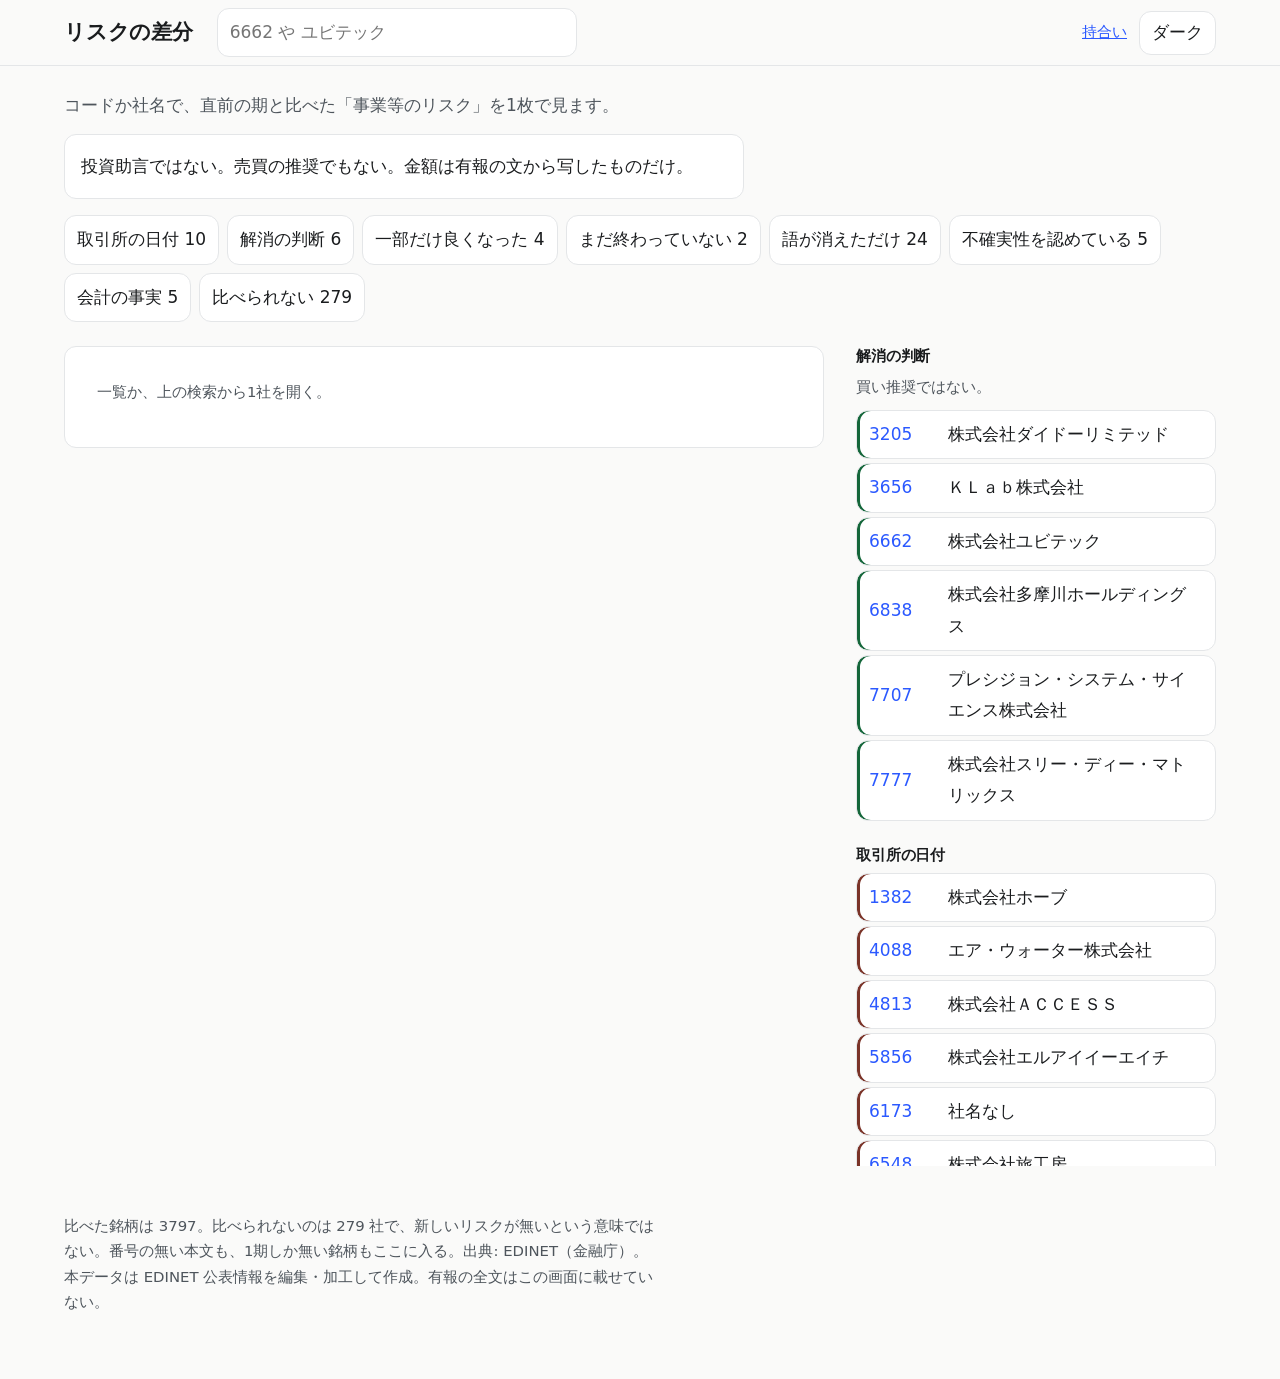
==== risk/index.html @ d9acac29 "事業等のリスクの差分を、文字と余白を主役にした画面にして公開する。 GitHub Pages の /risk/ で銘柄ごとの読みを開ける。持合いの頁からリンクする。投資助言ではない。" ====
<!DOCTYPE html>
<html lang="ja">
<head>
  <meta charset="utf-8">
  <meta name="viewport" content="width=device-width, initial-scale=1">
  <title>リスクの差分 — 直近有報の事業等のリスク</title>
  <link rel="icon" href="data:,">
  <link rel="stylesheet" href="app.css">
  <script>
    try {
      var t = localStorage.getItem("yuho-theme");
      if (t === "dark" || t === "light") document.documentElement.setAttribute("data-theme", t);
    } catch (e) {}
  </script>
</head>
<body>
  <a class="skip" href="#detail">読みへ</a>
  <header class="top">
    <div class="bar">
      <h1><a href="./">リスクの差分</a></h1>
      <form class="search" role="search" id="search-form">
        <label class="sr" for="q">銘柄コードか社名</label>
        <input id="q" type="search" placeholder="6662 や ユビテック" autocomplete="off" spellcheck="false" enterkeyhint="search">
        <ul id="suggest" class="suggest" role="listbox" hidden></ul>
      </form>
      <div class="tools">
        <a class="textlink" href="../">持合い</a>
        <button type="button" id="theme" aria-pressed="false">ダーク</button>
      </div>
    </div>
  </header>

  <div class="wrap">
    <p class="lede" id="lede">コードか社名で、直前の期と比べた「事業等のリスク」を1枚で見ます。</p>
    <p class="disclaimer" id="disclaimer">投資助言ではない。売買の推奨でもない。金額は有報の文から写したものだけ。</p>

    <nav class="chips" aria-label="読みの種類">
      <button type="button" class="chip" data-list="calendar" aria-pressed="false">取引所の日付</button>
      <button type="button" class="chip" data-list="resolved" aria-pressed="false">解消の判断</button>
      <button type="button" class="chip" data-list="partial" aria-pressed="false">一部だけ良くなった</button>
      <button type="button" class="chip" data-list="prospect" aria-pressed="false">まだ終わっていない</button>
      <button type="button" class="chip" data-list="phrase_gone" aria-pressed="false">語が消えただけ</button>
      <button type="button" class="chip" data-list="gc_affirmed" aria-pressed="false">不確実性を認めている</button>
      <button type="button" class="chip" data-list="accounting" aria-pressed="false">会計の事実</button>
      <button type="button" class="chip" data-list="incomparable" aria-pressed="false">比べられない</button>
    </nav>

    <main>
      <article class="detail" id="detail" aria-live="polite">
        <p class="quiet">一覧か、上の検索から1社を開く。</p>
      </article>
      <aside class="rail" aria-label="短い一覧">
        <section>
          <h2>解消の判断</h2>
          <p class="quiet">買い推奨ではない。</p>
          <ol id="resolved"></ol>
        </section>
        <section>
          <h2>取引所の日付</h2>
          <ol id="calendar"></ol>
        </section>
      </aside>
    </main>

    <footer>
      <p id="foot"></p>
    </footer>
  </div>
  <script src="readings.js"></script>
  <script src="app.js"></script>
</body>
</html>
---- risk/app.css ----
:root {
  --font-sans: "Noto Sans JP", "Hiragino Sans", "Yu Gothic UI", system-ui, sans-serif;
  --font-heading: "Inter", "Noto Sans JP", "Hiragino Sans", sans-serif;
  --fs-sm: 0.875rem;
  --fs-base: 1.0625rem;
  --fs-lg: 1.25rem;
  --fs-h3: 1.375rem;
  --fs-h2: clamp(1.5rem, 2.5vw, 1.875rem);
  --fs-h1: clamp(1.75rem, 4vw, 2.75rem);
  --lh-body: 1.85;
  --lh-heading: 1.35;
  --measure: 40em;
  --sp-1: 4px;
  --sp-2: 8px;
  --sp-3: 12px;
  --sp-4: 16px;
  --sp-5: 24px;
  --sp-6: 32px;
  --sp-7: 48px;
  --sp-8: 64px;
  --sp-9: 96px;
  --container: 1200px;
  --radius: 12px;
  --c-bg: #fafaf9;
  --c-surface: #ffffff;
  --c-text: #1a1c1e;
  --c-muted: #4e555c;
  --c-border: #e4e6e8;
  --c-accent: #2b59ff;
  --c-accent-ink: #ffffff;
  --c-ok: #1f8a4c;
  --c-warn: #9a5b12;
  --tag-cal-bg: #f8ebe6;
  --tag-cal-ink: #7a3328;
  --tag-ok-bg: #e7f5ee;
  --tag-ok-ink: #14663a;
  --tag-warn-bg: #f8efe4;
  --tag-warn-ink: #8a4e0e;
  --tag-stop-bg: #f8e8e6;
  --tag-stop-ink: #7a332c;
  --tag-quiet-bg: #f3f4f6;
  --tag-quiet-ink: #4e555c;
  --ease: cubic-bezier(.2, .8, .2, 1);
  --dur-1: 150ms;
  --dur-2: 240ms;
  color: var(--c-text);
  background: var(--c-bg);
  font: 400 var(--fs-base) / var(--lh-body) var(--font-sans);
  line-break: strict;
  word-break: normal;
  overflow-wrap: anywhere;
}

@media (prefers-color-scheme: dark) {
  :root:not([data-theme="light"]) {
    --c-bg: #0f1115;
    --c-surface: #171a20;
    --c-text: #e6e8eb;
    --c-muted: #b4bcc6;
    --c-border: #2a2f37;
    --c-accent: #7c9cff;
    --c-accent-ink: #0f1115;
    --c-ok: #8fd4ae;
    --c-warn: #f0d0a4;
    --tag-cal-bg: #3a2420;
    --tag-cal-ink: #f0c2b6;
    --tag-ok-bg: #173028;
    --tag-ok-ink: #b7ebcf;
    --tag-warn-bg: #3a2e1c;
    --tag-warn-ink: #f0d0a4;
    --tag-stop-bg: #3a2220;
    --tag-stop-ink: #f0b8b2;
    --tag-quiet-bg: #1d2129;
    --tag-quiet-ink: #c5ccd4;
  }
}

:root[data-theme="dark"] {
  --c-bg: #0f1115;
  --c-surface: #171a20;
  --c-text: #e6e8eb;
  --c-muted: #b4bcc6;
  --c-border: #2a2f37;
  --c-accent: #7c9cff;
  --c-accent-ink: #0f1115;
  --c-ok: #8fd4ae;
  --c-warn: #f0d0a4;
  --tag-cal-bg: #3a2420;
  --tag-cal-ink: #f0c2b6;
  --tag-ok-bg: #173028;
  --tag-ok-ink: #b7ebcf;
  --tag-warn-bg: #3a2e1c;
  --tag-warn-ink: #f0d0a4;
  --tag-stop-bg: #3a2220;
  --tag-stop-ink: #f0b8b2;
  --tag-quiet-bg: #1d2129;
  --tag-quiet-ink: #c5ccd4;
}

* { box-sizing: border-box; }
html, body { margin: 0; min-height: 100%; }
body { min-height: 100vh; background: var(--c-bg); color: var(--c-text); }
button, input { font: inherit; color: inherit; }
button { cursor: pointer; }
a { color: var(--c-accent); }
:focus-visible { outline: 2px solid var(--c-accent); outline-offset: 2px; }

.skip {
  position: absolute;
  left: var(--sp-4);
  top: -48px;
  background: var(--c-accent);
  color: var(--c-accent-ink);
  padding: var(--sp-2) var(--sp-3);
  border-radius: var(--radius);
  z-index: 5;
}
.skip:focus { top: var(--sp-2); }

.sr {
  position: absolute;
  width: 1px;
  height: 1px;
  overflow: hidden;
  clip: rect(0 0 0 0);
}

.top {
  border-bottom: 1px solid var(--c-border);
  background: var(--c-bg);
}
.bar {
  max-width: var(--container);
  margin: 0 auto;
  min-height: 56px;
  padding: var(--sp-2) var(--sp-5);
  display: flex;
  align-items: center;
  gap: var(--sp-5);
}
.bar h1 {
  margin: 0;
  font-family: var(--font-heading);
  font-size: var(--fs-lg);
  font-weight: 700;
  letter-spacing: -0.01em;
  line-height: var(--lh-heading);
  white-space: nowrap;
}
.bar h1 a { color: var(--c-text); text-decoration: none; }
.tools { display: flex; align-items: center; gap: var(--sp-3); margin-left: auto; }
.textlink { font-size: var(--fs-sm); white-space: nowrap; }
#theme {
  min-height: 44px;
  padding: 0 var(--sp-3);
  background: var(--c-surface);
  border: 1px solid var(--c-border);
  border-radius: var(--radius);
}

.search { position: relative; flex: 1; max-width: 360px; }
.search input {
  width: 100%;
  min-height: 44px;
  background: var(--c-surface);
  border: 1px solid var(--c-border);
  border-radius: var(--radius);
  padding: var(--sp-2) var(--sp-3);
}
.suggest {
  position: absolute;
  z-index: 3;
  left: 0;
  right: 0;
  margin: var(--sp-1) 0 0;
  padding: var(--sp-1);
  list-style: none;
  background: var(--c-surface);
  border: 1px solid var(--c-border);
  border-radius: var(--radius);
  max-height: 280px;
  overflow: auto;
}
.suggest button {
  display: flex;
  width: 100%;
  gap: var(--sp-3);
  align-items: center;
  text-align: left;
  background: transparent;
  border: 0;
  border-radius: 8px;
  min-height: 44px;
  padding: var(--sp-2);
}
.suggest button[aria-selected="true"] {
  background: color-mix(in srgb, var(--c-accent) 12%, var(--c-surface));
}
.suggest .code, .rail .code {
  color: var(--c-accent);
  font-variant-numeric: tabular-nums;
  min-width: 4.2em;
}
.suggest .mark { margin-left: auto; color: var(--c-muted); font-size: var(--fs-sm); }

.wrap {
  max-width: var(--container);
  margin: 0 auto;
  padding: 0 var(--sp-5) var(--sp-8);
}
.lede {
  margin: var(--sp-5) 0 var(--sp-3);
  max-width: var(--measure);
  color: var(--c-muted);
}
.disclaimer {
  margin: 0;
  max-width: var(--measure);
  padding: var(--sp-4);
  background: var(--c-surface);
  border: 1px solid var(--c-border);
  border-radius: var(--radius);
}

.chips {
  display: flex;
  flex-wrap: wrap;
  gap: var(--sp-2);
  margin-top: var(--sp-4);
}
.chip {
  min-height: 44px;
  background: var(--c-surface);
  border: 1px solid var(--c-border);
  border-radius: var(--radius);
  padding: var(--sp-2) var(--sp-3);
}
.chip[aria-pressed="true"] {
  background: var(--c-accent);
  color: var(--c-accent-ink);
  border-color: var(--c-accent);
}

main {
  display: grid;
  grid-template-columns: minmax(0, 1fr) 360px;
  gap: var(--sp-6);
  align-items: start;
  padding-top: var(--sp-5);
}
.rail { position: sticky; top: var(--sp-5); max-height: calc(100vh - 80px); overflow: auto; }
.rail h2 {
  margin: 0 0 var(--sp-2);
  position: sticky;
  top: 0;
  background: var(--c-bg);
  font-family: var(--font-heading);
  font-size: var(--fs-sm);
  font-weight: 700;
  letter-spacing: -0.01em;
  line-height: var(--lh-heading);
}
.rail ol { margin: 0 0 var(--sp-5); padding: 0; list-style: none; }
.rail button {
  display: flex;
  width: 100%;
  gap: var(--sp-2);
  align-items: center;
  text-align: left;
  background: var(--c-surface);
  border: 1px solid var(--c-border);
  border-radius: var(--radius);
  min-height: 44px;
  padding: var(--sp-2) var(--sp-3);
  margin: 0 0 var(--sp-1);
}
#calendar button { box-shadow: inset 3px 0 0 var(--tag-cal-ink); }
#resolved button { box-shadow: inset 3px 0 0 var(--tag-ok-ink); }
button[aria-current="true"] {
  border-color: var(--c-accent);
  background: color-mix(in srgb, var(--c-accent) 12%, var(--c-surface));
}
.quiet { color: var(--c-muted); margin: 0 0 var(--sp-2); font-size: var(--fs-sm); }

.detail {
  background: var(--c-surface);
  border: 1px solid var(--c-border);
  border-radius: var(--radius);
  padding: var(--sp-6);
}
.detail h2 {
  margin: var(--sp-3) 0 var(--sp-2);
  font-family: var(--font-heading);
  font-size: var(--fs-h1);
  font-weight: 700;
  letter-spacing: -0.01em;
  line-height: var(--lh-heading);
}
.detail h3 {
  margin: var(--sp-5) 0 var(--sp-2);
  font-family: var(--font-heading);
  font-size: var(--fs-sm);
  font-weight: 700;
  letter-spacing: -0.01em;
  line-height: var(--lh-heading);
}
.detail .meta { margin: 0; color: var(--c-muted); font-size: var(--fs-sm); line-height: 1.6; }
.detail .sentence {
  max-width: var(--measure);
  margin: var(--sp-5) 0 0;
  font-size: var(--fs-base);
  line-height: var(--lh-body);
}
.detail ul { margin: var(--sp-2) 0 0; padding-left: 1.2em; }
.badge {
  display: inline-block;
  margin: 0;
  padding: var(--sp-1) var(--sp-2);
  border-radius: 8px;
  font-size: var(--fs-sm);
  line-height: 1.4;
}
.kind-calendar { background: var(--tag-cal-bg); color: var(--tag-cal-ink); }
.kind-judgment { background: var(--tag-ok-bg); color: var(--tag-ok-ink); }
.kind-partial, .kind-prospect { background: var(--tag-warn-bg); color: var(--tag-warn-ink); }
.kind-phrase { background: var(--tag-stop-bg); color: var(--tag-stop-ink); }
.kind-incomparable, .kind-quiet { background: var(--tag-quiet-bg); color: var(--tag-quiet-ink); }

footer { margin-top: var(--sp-7); }
footer p { margin: 0; max-width: var(--measure); color: var(--c-muted); font-size: var(--fs-sm); line-height: 1.7; }

@media (prefers-reduced-motion: no-preference) {
  .chip, .rail button, #theme {
    transition: background-color var(--dur-1) var(--ease), border-color var(--dur-1) var(--ease), transform var(--dur-1) var(--ease);
  }
  .chip:hover, .rail button:hover { transform: translateY(-2px); }
}

@media (prefers-reduced-motion: reduce) {
  * { animation: none !important; transition: none !important; scroll-behavior: auto !important; }
}

@media (max-width: 1023px) {
  .bar { flex-wrap: wrap; padding: var(--sp-3) var(--sp-4); }
  .search { max-width: none; order: 3; flex-basis: 100%; }
  .wrap { padding: 0 var(--sp-4) var(--sp-7); }
  main { grid-template-columns: 1fr; padding-top: var(--sp-5); }
  .rail { position: static; max-height: none; }
  .detail { padding: var(--sp-5); }
  .detail h2 { font-size: var(--fs-h2); }
}
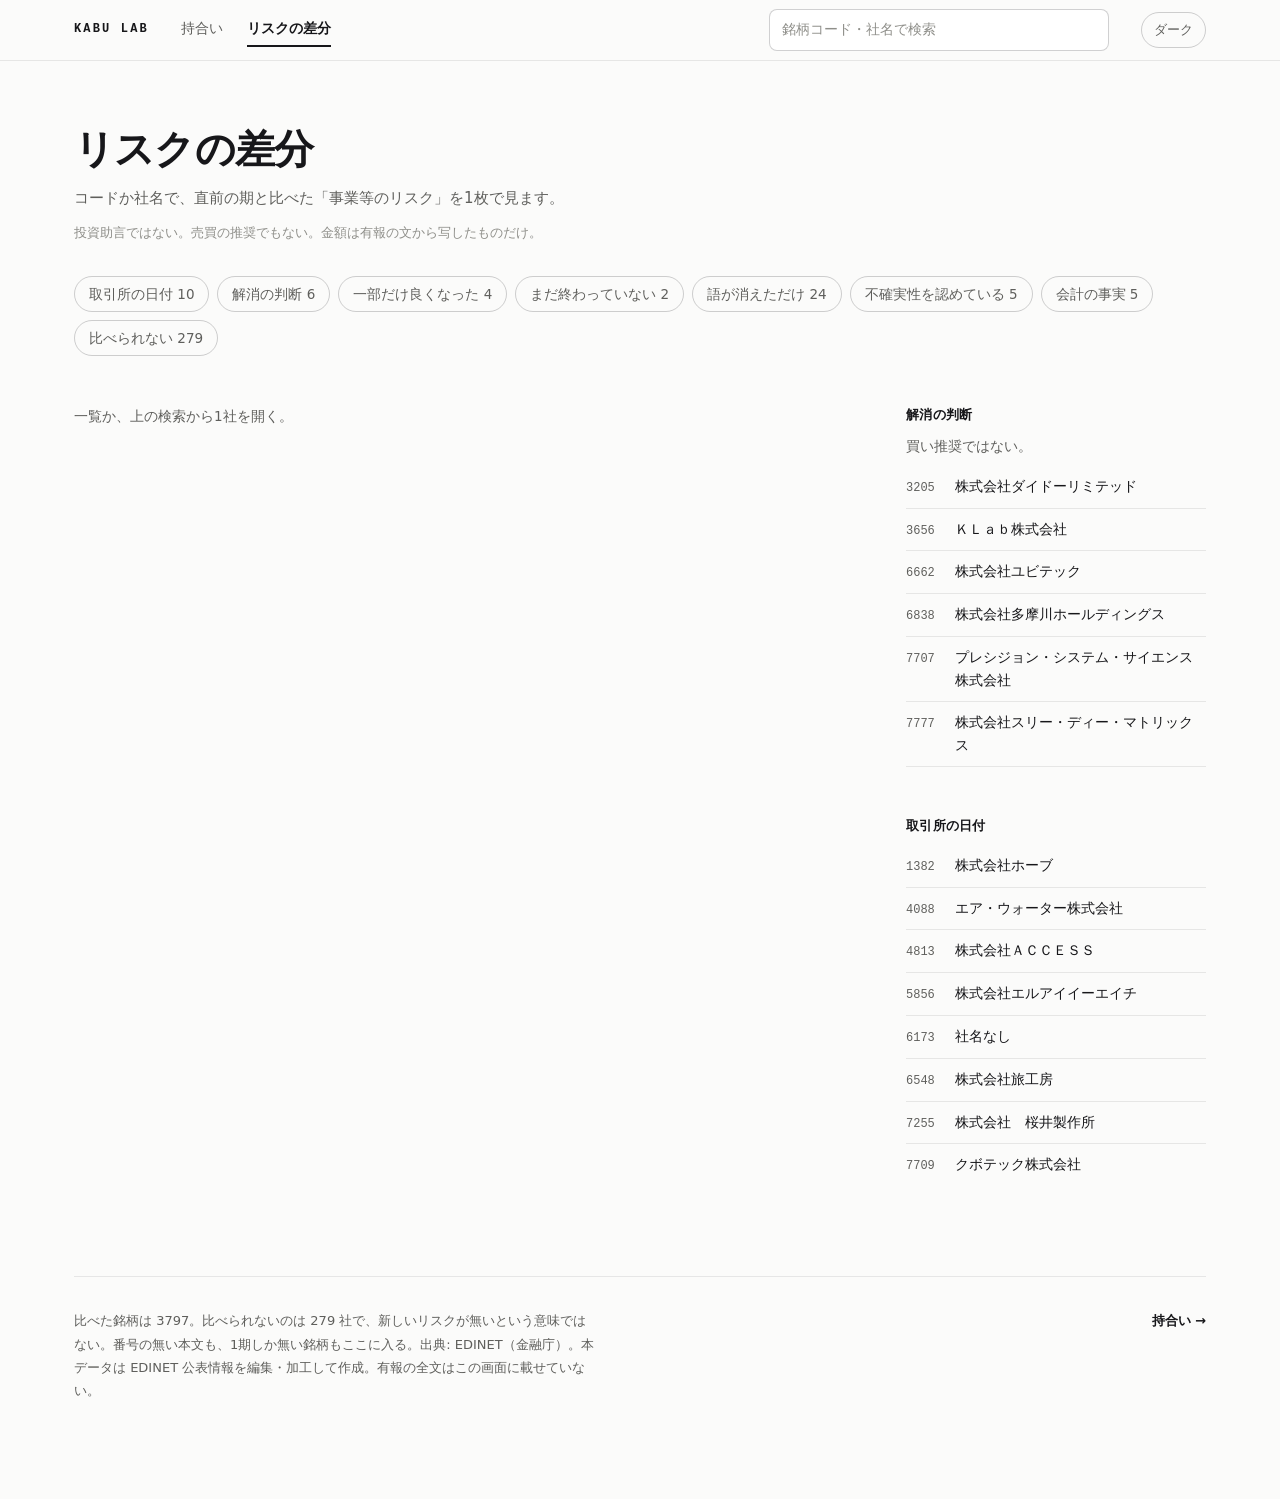
==== commit eeeb356e: "2サービスを、白・罫線・余白の文書調で統一する。 Notion『Web 10-5』の10原則を両サービスへ同じトークンで適用した。 持合いの青灰色＋ティールと、リスクの青アクセント＋カード調という バ" ====
--- a/risk/index.html
+++ b/risk/index.html
@@ -4,6 +4,7 @@
   <meta charset="utf-8">
   <meta name="viewport" content="width=device-width, initial-scale=1">
   <title>リスクの差分 — 直近有報の事業等のリスク</title>
+  <meta name="description" content="直前の期と比べた「事業等のリスク」の差分を1枚で見る。増えた見出し、落ちた見出し、解消の判断。">
   <link rel="icon" href="data:,">
   <link rel="stylesheet" href="app.css">
   <script>
@@ -17,22 +18,26 @@
   <a class="skip" href="#detail">読みへ</a>
   <header class="top">
     <div class="bar">
-      <h1><a href="./">リスクの差分</a></h1>
+      <a class="brandmark" href="../">KABU&nbsp;LAB</a>
+      <nav class="servicenav" aria-label="サービス">
+        <a href="../">持合い</a>
+        <a href="./" aria-current="page">リスクの差分</a>
+      </nav>
       <form class="search" role="search" id="search-form">
         <label class="sr" for="q">銘柄コードか社名</label>
-        <input id="q" type="search" placeholder="6662 や ユビテック" autocomplete="off" spellcheck="false" enterkeyhint="search">
+        <input id="q" type="search" placeholder="銘柄コード・社名で検索" autocomplete="off" spellcheck="false" enterkeyhint="search">
         <ul id="suggest" class="suggest" role="listbox" hidden></ul>
       </form>
-      <div class="tools">
-        <a class="textlink" href="../">持合い</a>
-        <button type="button" id="theme" aria-pressed="false">ダーク</button>
-      </div>
+      <button type="button" id="theme" aria-pressed="false">ダーク</button>
     </div>
   </header>
 
   <div class="wrap">
-    <p class="lede" id="lede">コードか社名で、直前の期と比べた「事業等のリスク」を1枚で見ます。</p>
-    <p class="disclaimer" id="disclaimer">投資助言ではない。売買の推奨でもない。金額は有報の文から写したものだけ。</p>
+    <div class="intro">
+      <h1>リスクの差分</h1>
+      <p class="lede" id="lede">コードか社名で、直前の期と比べた「事業等のリスク」を1枚で見ます。</p>
+      <p class="disclaimer" id="disclaimer">投資助言ではない。売買の推奨でもない。金額は有報の文から写したものだけ。</p>
+    </div>
 
     <nav class="chips" aria-label="読みの種類">
       <button type="button" class="chip" data-list="calendar" aria-pressed="false">取引所の日付</button>
@@ -64,6 +69,7 @@
 
     <footer>
       <p id="foot"></p>
+      <p class="footnav"><a href="../">持合い →</a></p>
     </footer>
   </div>
   <script src="readings.js"></script>
--- a/risk/app.css
+++ b/risk/app.css
@@ -1,51 +1,41 @@
+/* Kabulab shared design tokens — light document style (+ dark kept first-class).
+   Typography first, whitespace and hairlines instead of boxes,
+   neutral palette, colour only as desaturated tag tints. */
 :root {
-  --font-sans: "Noto Sans JP", "Hiragino Sans", "Yu Gothic UI", system-ui, sans-serif;
-  --font-heading: "Inter", "Noto Sans JP", "Hiragino Sans", sans-serif;
-  --fs-sm: 0.875rem;
+  --font-sans: "Hiragino Sans", "Hiragino Kaku Gothic ProN", "Noto Sans JP",
+    "Yu Gothic UI", "Yu Gothic", system-ui, sans-serif;
+  --font-num: ui-monospace, "SF Mono", SFMono-Regular, Menlo, Consolas, monospace;
+  --fs-sm: 0.8125rem;
   --fs-base: 1.0625rem;
-  --fs-lg: 1.25rem;
-  --fs-h3: 1.375rem;
-  --fs-h2: clamp(1.5rem, 2.5vw, 1.875rem);
-  --fs-h1: clamp(1.75rem, 4vw, 2.75rem);
   --lh-body: 1.85;
-  --lh-heading: 1.35;
   --measure: 40em;
-  --sp-1: 4px;
-  --sp-2: 8px;
-  --sp-3: 12px;
-  --sp-4: 16px;
-  --sp-5: 24px;
-  --sp-6: 32px;
-  --sp-7: 48px;
-  --sp-8: 64px;
-  --sp-9: 96px;
-  --container: 1200px;
-  --radius: 12px;
-  --c-bg: #fafaf9;
-  --c-surface: #ffffff;
-  --c-text: #1a1c1e;
-  --c-muted: #4e555c;
-  --c-border: #e4e6e8;
-  --c-accent: #2b59ff;
-  --c-accent-ink: #ffffff;
-  --c-ok: #1f8a4c;
-  --c-warn: #9a5b12;
-  --tag-cal-bg: #f8ebe6;
-  --tag-cal-ink: #7a3328;
-  --tag-ok-bg: #e7f5ee;
-  --tag-ok-ink: #14663a;
-  --tag-warn-bg: #f8efe4;
-  --tag-warn-ink: #8a4e0e;
-  --tag-stop-bg: #f8e8e6;
-  --tag-stop-ink: #7a332c;
-  --tag-quiet-bg: #f3f4f6;
-  --tag-quiet-ink: #4e555c;
+
+  --bg: #fbfbfa;
+  --surface: #ffffff;
+  --ink: #17171a;
+  --muted: #5f5f5c;
+  --faint: #8f8f8a;
+  --line: rgba(23, 23, 26, 0.09);
+  --line-strong: rgba(23, 23, 26, 0.2);
+  --hover: #f3f3f1;
+  --header-bg: rgba(251, 251, 250, 0.88);
+  --tag-cal-bg: #f6e9e4;   --tag-cal-ink: #7d3a2d;
+  --tag-ok-bg: #e8f1e9;    --tag-ok-ink: #2e5c3a;
+  --tag-warn-bg: #f7efdd;  --tag-warn-ink: #7d5a16;
+  --tag-stop-bg: #f6e7e4;  --tag-stop-ink: #7d332b;
+  --tag-quiet-bg: #f0f0ee; --tag-quiet-ink: #5f5f5c;
+
+  --sp-1: 4px; --sp-2: 8px; --sp-3: 12px; --sp-4: 16px; --sp-5: 24px;
+  --sp-6: 32px; --sp-7: 48px; --sp-8: 64px; --sp-9: 96px;
+  --container: 1180px;
   --ease: cubic-bezier(.2, .8, .2, 1);
-  --dur-1: 150ms;
-  --dur-2: 240ms;
-  color: var(--c-text);
-  background: var(--c-bg);
-  font: 400 var(--fs-base) / var(--lh-body) var(--font-sans);
+  --dur: 150ms;
+
+  color: var(--ink);
+  background: var(--bg);
+  font: 400 16px/1.65 var(--font-sans);
+  -webkit-font-smoothing: antialiased;
+  text-rendering: optimizeLegibility;
   line-break: strict;
   word-break: normal;
   overflow-wrap: anywhere;
@@ -53,272 +43,183 @@
 
 @media (prefers-color-scheme: dark) {
   :root:not([data-theme="light"]) {
-    --c-bg: #0f1115;
-    --c-surface: #171a20;
-    --c-text: #e6e8eb;
-    --c-muted: #b4bcc6;
-    --c-border: #2a2f37;
-    --c-accent: #7c9cff;
-    --c-accent-ink: #0f1115;
-    --c-ok: #8fd4ae;
-    --c-warn: #f0d0a4;
-    --tag-cal-bg: #3a2420;
-    --tag-cal-ink: #f0c2b6;
-    --tag-ok-bg: #173028;
-    --tag-ok-ink: #b7ebcf;
-    --tag-warn-bg: #3a2e1c;
-    --tag-warn-ink: #f0d0a4;
-    --tag-stop-bg: #3a2220;
-    --tag-stop-ink: #f0b8b2;
-    --tag-quiet-bg: #1d2129;
-    --tag-quiet-ink: #c5ccd4;
+    --bg: #101013; --surface: #19191d; --ink: #ececea; --muted: #a8a8a2; --faint: #7c7c76;
+    --line: rgba(236, 236, 234, 0.11); --line-strong: rgba(236, 236, 234, 0.26);
+    --hover: #1f1f23; --header-bg: rgba(16, 16, 19, 0.86);
+    --tag-cal-bg: #38241e; --tag-cal-ink: #eebdaf;
+    --tag-ok-bg: #1d2d21;  --tag-ok-ink: #b3d9bc;
+    --tag-warn-bg: #362c18; --tag-warn-ink: #ecd3a0;
+    --tag-stop-bg: #372220; --tag-stop-ink: #eeb8b1;
+    --tag-quiet-bg: #222227; --tag-quiet-ink: #c6c6c0;
   }
 }
-
 :root[data-theme="dark"] {
-  --c-bg: #0f1115;
-  --c-surface: #171a20;
-  --c-text: #e6e8eb;
-  --c-muted: #b4bcc6;
-  --c-border: #2a2f37;
-  --c-accent: #7c9cff;
-  --c-accent-ink: #0f1115;
-  --c-ok: #8fd4ae;
-  --c-warn: #f0d0a4;
-  --tag-cal-bg: #3a2420;
-  --tag-cal-ink: #f0c2b6;
-  --tag-ok-bg: #173028;
-  --tag-ok-ink: #b7ebcf;
-  --tag-warn-bg: #3a2e1c;
-  --tag-warn-ink: #f0d0a4;
-  --tag-stop-bg: #3a2220;
-  --tag-stop-ink: #f0b8b2;
-  --tag-quiet-bg: #1d2129;
-  --tag-quiet-ink: #c5ccd4;
+  --bg: #101013; --surface: #19191d; --ink: #ececea; --muted: #a8a8a2; --faint: #7c7c76;
+  --line: rgba(236, 236, 234, 0.11); --line-strong: rgba(236, 236, 234, 0.26);
+  --hover: #1f1f23; --header-bg: rgba(16, 16, 19, 0.86);
+  --tag-cal-bg: #38241e; --tag-cal-ink: #eebdaf;
+  --tag-ok-bg: #1d2d21;  --tag-ok-ink: #b3d9bc;
+  --tag-warn-bg: #362c18; --tag-warn-ink: #ecd3a0;
+  --tag-stop-bg: #372220; --tag-stop-ink: #eeb8b1;
+  --tag-quiet-bg: #222227; --tag-quiet-ink: #c6c6c0;
 }
 
 * { box-sizing: border-box; }
 html, body { margin: 0; min-height: 100%; }
-body { min-height: 100vh; background: var(--c-bg); color: var(--c-text); }
+body { min-height: 100vh; background: var(--bg); color: var(--ink); }
 button, input { font: inherit; color: inherit; }
 button { cursor: pointer; }
-a { color: var(--c-accent); }
-:focus-visible { outline: 2px solid var(--c-accent); outline-offset: 2px; }
+a { color: var(--ink); text-underline-offset: 3px; }
+::selection { background: var(--ink); color: var(--bg); }
+:focus-visible { outline: 2px solid var(--ink); outline-offset: 2px; border-radius: 2px; }
 
 .skip {
-  position: absolute;
-  left: var(--sp-4);
-  top: -48px;
-  background: var(--c-accent);
-  color: var(--c-accent-ink);
-  padding: var(--sp-2) var(--sp-3);
-  border-radius: var(--radius);
-  z-index: 5;
-}
-.skip:focus { top: var(--sp-2); }
-
+  position: absolute; left: var(--sp-4); top: -56px; z-index: 10;
+  background: var(--ink); color: var(--bg);
+  padding: var(--sp-2) var(--sp-3); border-radius: 6px;
+  font-size: 14px; text-decoration: none;
+}
+.skip:focus { top: var(--sp-3); }
 .sr {
-  position: absolute;
-  width: 1px;
-  height: 1px;
-  overflow: hidden;
-  clip: rect(0 0 0 0);
-}
-
+  position: absolute; width: 1px; height: 1px;
+  overflow: hidden; clip: rect(0 0 0 0); white-space: nowrap;
+}
+
+/* ---- Header ---- */
 .top {
-  border-bottom: 1px solid var(--c-border);
-  background: var(--c-bg);
+  position: sticky; top: 0; z-index: 5;
+  background: var(--header-bg);
+  backdrop-filter: blur(10px); -webkit-backdrop-filter: blur(10px);
+  border-bottom: 1px solid var(--line);
 }
 .bar {
-  max-width: var(--container);
-  margin: 0 auto;
-  min-height: 56px;
-  padding: var(--sp-2) var(--sp-5);
-  display: flex;
-  align-items: center;
-  gap: var(--sp-5);
-}
-.bar h1 {
-  margin: 0;
-  font-family: var(--font-heading);
-  font-size: var(--fs-lg);
-  font-weight: 700;
-  letter-spacing: -0.01em;
-  line-height: var(--lh-heading);
-  white-space: nowrap;
-}
-.bar h1 a { color: var(--c-text); text-decoration: none; }
-.tools { display: flex; align-items: center; gap: var(--sp-3); margin-left: auto; }
-.textlink { font-size: var(--fs-sm); white-space: nowrap; }
+  max-width: var(--container); margin: 0 auto; min-height: 60px;
+  padding: 0 var(--sp-5);
+  display: flex; align-items: center; gap: var(--sp-6);
+}
+.brandmark {
+  font-family: var(--font-num); font-size: 12px; font-weight: 600;
+  letter-spacing: 0.18em; color: var(--ink); text-decoration: none; white-space: nowrap;
+}
+.servicenav { display: flex; gap: var(--sp-5); }
+.servicenav a {
+  font-size: 14px; color: var(--muted); text-decoration: none;
+  padding: var(--sp-1) 0; border-bottom: 2px solid transparent;
+  transition: color var(--dur) var(--ease);
+}
+.servicenav a:hover { color: var(--ink); }
+.servicenav a[aria-current="page"] { color: var(--ink); font-weight: 600; border-bottom-color: var(--ink); }
 #theme {
-  min-height: 44px;
-  padding: 0 var(--sp-3);
-  background: var(--c-surface);
-  border: 1px solid var(--c-border);
-  border-radius: var(--radius);
-}
-
-.search { position: relative; flex: 1; max-width: 360px; }
+  min-height: 36px; padding: 0 var(--sp-3);
+  background: transparent; border: 1px solid var(--line-strong); border-radius: 999px;
+  font-size: 13px; color: var(--muted); white-space: nowrap;
+  transition: color var(--dur) var(--ease), border-color var(--dur) var(--ease);
+}
+#theme:hover { color: var(--ink); border-color: var(--ink); }
+
+.search { position: relative; flex: 1; max-width: 340px; margin-left: auto; }
 .search input {
-  width: 100%;
-  min-height: 44px;
-  background: var(--c-surface);
-  border: 1px solid var(--c-border);
-  border-radius: var(--radius);
-  padding: var(--sp-2) var(--sp-3);
-}
+  width: 100%; min-height: 40px;
+  background: var(--surface); border: 1px solid var(--line-strong); border-radius: 8px;
+  padding: var(--sp-2) var(--sp-3); font-size: 14px;
+  transition: border-color var(--dur) var(--ease);
+}
+.search input::placeholder { color: var(--faint); }
+.search input:hover { border-color: var(--muted); }
+.search input:focus { border-color: var(--ink); outline: none; }
 .suggest {
-  position: absolute;
-  z-index: 3;
-  left: 0;
-  right: 0;
-  margin: var(--sp-1) 0 0;
-  padding: var(--sp-1);
-  list-style: none;
-  background: var(--c-surface);
-  border: 1px solid var(--c-border);
-  border-radius: var(--radius);
-  max-height: 280px;
-  overflow: auto;
+  position: absolute; z-index: 6; left: 0; right: 0;
+  margin: var(--sp-2) 0 0; padding: 6px; list-style: none;
+  background: var(--surface); border: 1px solid var(--line); border-radius: 10px;
+  box-shadow: 0 12px 32px rgba(0, 0, 0, 0.12);
+  max-height: 320px; overflow: auto;
 }
 .suggest button {
-  display: flex;
-  width: 100%;
-  gap: var(--sp-3);
-  align-items: center;
-  text-align: left;
-  background: transparent;
-  border: 0;
-  border-radius: 8px;
-  min-height: 44px;
-  padding: var(--sp-2);
-}
-.suggest button[aria-selected="true"] {
-  background: color-mix(in srgb, var(--c-accent) 12%, var(--c-surface));
-}
+  display: flex; width: 100%; gap: var(--sp-3); align-items: baseline;
+  text-align: left; background: transparent; border: 0; border-radius: 6px;
+  min-height: 40px; padding: var(--sp-2); font-size: 14px;
+}
+.suggest button[aria-selected="true"], .suggest button:hover { background: var(--hover); }
 .suggest .code, .rail .code {
-  color: var(--c-accent);
+  font-family: var(--font-num); font-size: 12px; color: var(--muted); min-width: 3.4em;
+}
+.suggest .mark { margin-left: auto; color: var(--muted); font-size: var(--fs-sm); }
+
+/* ---- Intro ---- */
+.wrap { max-width: var(--container); margin: 0 auto; padding: 0 var(--sp-5) var(--sp-9); }
+.intro { padding-top: var(--sp-8); }
+.intro h1 {
+  margin: 0; font-size: clamp(30px, 3.4vw, 40px); font-weight: 700;
+  letter-spacing: -0.02em; line-height: 1.2;
+}
+.lede { margin: var(--sp-3) 0 0; max-width: var(--measure); color: var(--muted); font-size: 15px; line-height: 1.85; }
+.disclaimer { margin: var(--sp-2) 0 0; max-width: var(--measure); color: var(--faint); font-size: 13px; line-height: 1.8; }
+
+/* ---- Filter chips ---- */
+.chips { display: flex; flex-wrap: wrap; gap: var(--sp-2); margin-top: var(--sp-6); }
+.chip {
+  min-height: 36px; background: transparent;
+  border: 1px solid var(--line-strong); border-radius: 999px;
+  padding: var(--sp-1) 14px; font-size: 13.5px; color: var(--muted);
+  transition: background-color var(--dur) var(--ease), color var(--dur) var(--ease), border-color var(--dur) var(--ease);
+}
+.chip:hover { color: var(--ink); border-color: var(--ink); }
+.chip[aria-pressed="true"] { background: var(--ink); color: var(--bg); border-color: var(--ink); }
+
+/* ---- Layout: document + rail ---- */
+main {
+  display: grid; grid-template-columns: minmax(0, 1fr) 300px;
+  gap: clamp(32px, 5vw, 72px); align-items: start;
+  padding-top: var(--sp-7);
+}
+.rail {
+  position: sticky; top: 92px; max-height: calc(100vh - 124px); overflow: auto;
+  scrollbar-width: thin; scrollbar-color: var(--line-strong) transparent;
+}
+.rail section + section { margin-top: var(--sp-7); }
+.rail h2 { margin: 0 0 var(--sp-2); font-size: 13px; font-weight: 600; letter-spacing: 0.02em; }
+.rail ol { margin: 0; padding: 0; list-style: none; }
+.rail button {
+  display: flex; width: calc(100% + 12px); gap: var(--sp-2); align-items: baseline;
+  text-align: left; background: transparent; border: 0;
+  border-bottom: 1px solid var(--line);
+  min-height: 40px; padding: 9px 6px; margin: 0 -6px;
+  font-size: 14px;
+  transition: background-color var(--dur) var(--ease);
+}
+.rail button:hover { background: var(--hover); }
+.rail button .mark { margin-left: auto; color: var(--muted); font-size: var(--fs-sm); white-space: nowrap; }
+button[aria-current="true"] { background: var(--hover); }
+button[aria-current="true"] .code { color: var(--ink); font-weight: 600; }
+.quiet { color: var(--muted); margin: 0 0 var(--sp-2); font-size: 13.5px; line-height: 1.8; }
+
+/* ---- Detail document ---- */
+.detail { min-width: 0; }
+.detail h2 {
+  margin: var(--sp-4) 0 var(--sp-2);
+  font-size: clamp(26px, 3vw, 34px); font-weight: 700;
+  letter-spacing: -0.02em; line-height: 1.3; text-wrap: balance;
+}
+.detail h3 {
+  margin: var(--sp-7) 0 var(--sp-2); padding-top: var(--sp-5);
+  border-top: 1px solid var(--line);
+  font-size: 13px; font-weight: 600; letter-spacing: 0.02em;
+}
+.detail .meta {
+  margin: 0; color: var(--muted); font-size: 13px; line-height: 1.8;
   font-variant-numeric: tabular-nums;
-  min-width: 4.2em;
-}
-.suggest .mark { margin-left: auto; color: var(--c-muted); font-size: var(--fs-sm); }
-
-.wrap {
-  max-width: var(--container);
-  margin: 0 auto;
-  padding: 0 var(--sp-5) var(--sp-8);
-}
-.lede {
-  margin: var(--sp-5) 0 var(--sp-3);
-  max-width: var(--measure);
-  color: var(--c-muted);
-}
-.disclaimer {
-  margin: 0;
-  max-width: var(--measure);
-  padding: var(--sp-4);
-  background: var(--c-surface);
-  border: 1px solid var(--c-border);
-  border-radius: var(--radius);
-}
-
-.chips {
-  display: flex;
-  flex-wrap: wrap;
-  gap: var(--sp-2);
-  margin-top: var(--sp-4);
-}
-.chip {
-  min-height: 44px;
-  background: var(--c-surface);
-  border: 1px solid var(--c-border);
-  border-radius: var(--radius);
-  padding: var(--sp-2) var(--sp-3);
-}
-.chip[aria-pressed="true"] {
-  background: var(--c-accent);
-  color: var(--c-accent-ink);
-  border-color: var(--c-accent);
-}
-
-main {
-  display: grid;
-  grid-template-columns: minmax(0, 1fr) 360px;
-  gap: var(--sp-6);
-  align-items: start;
-  padding-top: var(--sp-5);
-}
-.rail { position: sticky; top: var(--sp-5); max-height: calc(100vh - 80px); overflow: auto; }
-.rail h2 {
-  margin: 0 0 var(--sp-2);
-  position: sticky;
-  top: 0;
-  background: var(--c-bg);
-  font-family: var(--font-heading);
-  font-size: var(--fs-sm);
-  font-weight: 700;
-  letter-spacing: -0.01em;
-  line-height: var(--lh-heading);
-}
-.rail ol { margin: 0 0 var(--sp-5); padding: 0; list-style: none; }
-.rail button {
-  display: flex;
-  width: 100%;
-  gap: var(--sp-2);
-  align-items: center;
-  text-align: left;
-  background: var(--c-surface);
-  border: 1px solid var(--c-border);
-  border-radius: var(--radius);
-  min-height: 44px;
-  padding: var(--sp-2) var(--sp-3);
-  margin: 0 0 var(--sp-1);
-}
-#calendar button { box-shadow: inset 3px 0 0 var(--tag-cal-ink); }
-#resolved button { box-shadow: inset 3px 0 0 var(--tag-ok-ink); }
-button[aria-current="true"] {
-  border-color: var(--c-accent);
-  background: color-mix(in srgb, var(--c-accent) 12%, var(--c-surface));
-}
-.quiet { color: var(--c-muted); margin: 0 0 var(--sp-2); font-size: var(--fs-sm); }
-
-.detail {
-  background: var(--c-surface);
-  border: 1px solid var(--c-border);
-  border-radius: var(--radius);
-  padding: var(--sp-6);
-}
-.detail h2 {
-  margin: var(--sp-3) 0 var(--sp-2);
-  font-family: var(--font-heading);
-  font-size: var(--fs-h1);
-  font-weight: 700;
-  letter-spacing: -0.01em;
-  line-height: var(--lh-heading);
-}
-.detail h3 {
-  margin: var(--sp-5) 0 var(--sp-2);
-  font-family: var(--font-heading);
-  font-size: var(--fs-sm);
-  font-weight: 700;
-  letter-spacing: -0.01em;
-  line-height: var(--lh-heading);
-}
-.detail .meta { margin: 0; color: var(--c-muted); font-size: var(--fs-sm); line-height: 1.6; }
+}
 .detail .sentence {
-  max-width: var(--measure);
-  margin: var(--sp-5) 0 0;
-  font-size: var(--fs-base);
-  line-height: var(--lh-body);
-}
-.detail ul { margin: var(--sp-2) 0 0; padding-left: 1.2em; }
+  max-width: var(--measure); margin: var(--sp-5) 0 0;
+  font-size: var(--fs-base); line-height: var(--lh-body); text-wrap: pretty;
+}
+.detail p { max-width: var(--measure); }
+.detail ul { margin: var(--sp-2) 0 0; padding-left: 1.3em; max-width: var(--measure); line-height: 1.9; }
+.detail li::marker { color: var(--faint); }
 .badge {
-  display: inline-block;
-  margin: 0;
-  padding: var(--sp-1) var(--sp-2);
-  border-radius: 8px;
-  font-size: var(--fs-sm);
-  line-height: 1.4;
+  display: inline-block; margin: 0;
+  padding: 3px 10px; border-radius: 999px;
+  font-size: 12.5px; font-weight: 600; line-height: 1.5;
 }
 .kind-calendar { background: var(--tag-cal-bg); color: var(--tag-cal-ink); }
 .kind-judgment { background: var(--tag-ok-bg); color: var(--tag-ok-ink); }
@@ -326,26 +227,25 @@
 .kind-phrase { background: var(--tag-stop-bg); color: var(--tag-stop-ink); }
 .kind-incomparable, .kind-quiet { background: var(--tag-quiet-bg); color: var(--tag-quiet-ink); }
 
-footer { margin-top: var(--sp-7); }
-footer p { margin: 0; max-width: var(--measure); color: var(--c-muted); font-size: var(--fs-sm); line-height: 1.7; }
-
-@media (prefers-reduced-motion: no-preference) {
-  .chip, .rail button, #theme {
-    transition: background-color var(--dur-1) var(--ease), border-color var(--dur-1) var(--ease), transform var(--dur-1) var(--ease);
-  }
-  .chip:hover, .rail button:hover { transform: translateY(-2px); }
-}
+/* ---- Footer ---- */
+footer {
+  display: flex; gap: var(--sp-6); justify-content: space-between; flex-wrap: wrap;
+  margin-top: var(--sp-9); padding-top: var(--sp-6);
+  border-top: 1px solid var(--line);
+}
+footer p { margin: 0; max-width: var(--measure); color: var(--muted); font-size: 13px; line-height: 1.8; }
+footer .footnav a { color: var(--ink); text-decoration: none; font-weight: 600; white-space: nowrap; }
+footer .footnav a:hover { text-decoration: underline; }
 
 @media (prefers-reduced-motion: reduce) {
   * { animation: none !important; transition: none !important; scroll-behavior: auto !important; }
 }
-
 @media (max-width: 1023px) {
-  .bar { flex-wrap: wrap; padding: var(--sp-3) var(--sp-4); }
-  .search { max-width: none; order: 3; flex-basis: 100%; }
-  .wrap { padding: 0 var(--sp-4) var(--sp-7); }
-  main { grid-template-columns: 1fr; padding-top: var(--sp-5); }
+  .bar { flex-wrap: wrap; gap: var(--sp-3) var(--sp-5); padding-top: var(--sp-3); padding-bottom: var(--sp-3); }
+  .search { max-width: none; order: 4; flex-basis: 100%; margin-left: 0; }
+  #theme { margin-left: auto; }
+  .wrap { padding: 0 var(--sp-4) var(--sp-8); }
+  .intro { padding-top: var(--sp-7); }
+  main { grid-template-columns: 1fr; gap: var(--sp-7); }
   .rail { position: static; max-height: none; }
-  .detail { padding: var(--sp-5); }
-  .detail h2 { font-size: var(--fs-h2); }
-}
+}
